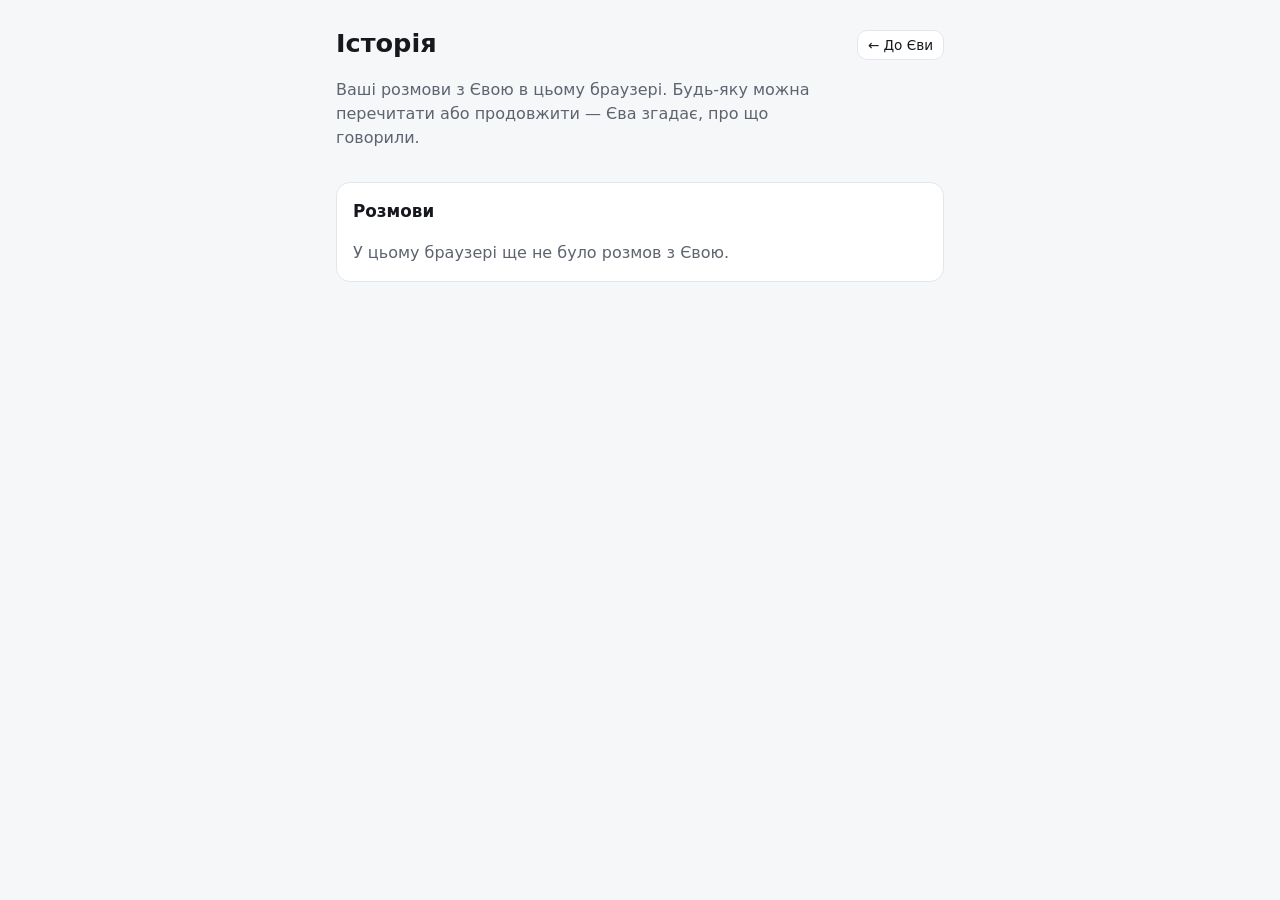
==== web/history.html @ b39c9e1f "Conversations kept in the database with «Історія», a hidden /chat, Єва hearing what is said over the" ====
<!doctype html>
<html lang="uk">
<head>
  <meta charset="utf-8">
  <meta name="viewport" content="width=device-width, initial-scale=1">
  <title>Єва — історія розмов</title>
  <meta name="description" content="Збережені розмови з Євою в цьому браузері: перегляд, продовження, видалення.">
  <meta name="robots" content="noindex, nofollow">
  <link rel="stylesheet" href="style.css">
  <script src="config.js"></script>
  <script src="history.js" defer></script>
</head>
<body>
  <main class="wrap">
    <header class="page-head">
      <div>
        <h1>Історія</h1>
        <p class="sub">Ваші розмови з Євою в цьому браузері. Будь-яку можна перечитати або продовжити — Єва
          згадає, про що говорили.</p>
      </div>
      <a id="backLink" class="btn small-btn header-link" href="index.html">← До Єви</a>
    </header>

    <p id="storageNote" class="banner" hidden></p>

    <section id="gate" class="card" hidden>
      <label for="code">Код доступу</label>
      <div class="row">
        <input id="code" type="password" autocomplete="off" placeholder="Отримайте в команди">
        <button id="saveCode" class="btn">Зберегти</button>
      </div>
    </section>

    <section class="card">
      <div class="card-head">
        <h2>Розмови</h2>
        <span id="count" class="muted small"></span>
      </div>
      <p id="msg" class="status-msg" role="status" hidden></p>
      <div id="list" class="sets"><p class="muted empty">Завантаження…</p></div>
    </section>
  </main>
</body>
</html>
---- web/style.css ----
:root {
  --bg: #f6f7f9;
  --card: #ffffff;
  --text: #16181d;
  --muted: #5d6470;
  --line: #e3e6eb;
  --accent: #2f6fed;
  --accent-text: #ffffff;
  --ok: #1f9d55;
  --warn: #c27c0e;
  --err: #d14343;
  --user: #eef3ff;
  --bot: #f1f2f4;
  --switch-off: #cfd4dc;
}
@media (prefers-color-scheme: dark) {
  :root {
    --bg: #0f1115;
    --card: #171a21;
    --text: #e8eaed;
    --muted: #9aa1ad;
    --line: #2a2f39;
    --accent: #5b8ef5;
    --user: #1c2742;
    --bot: #1f232b;
    --switch-off: #3a404c;
  }
}
* { box-sizing: border-box; }
body {
  margin: 0;
  background: var(--bg);
  color: var(--text);
  font: 16px/1.5 system-ui, -apple-system, "Segoe UI", Roboto, sans-serif;
}
.wrap { max-width: 640px; margin: 0 auto; padding: 24px 16px 48px; }
h1 { font-size: 1.6rem; margin: 0 0 4px; }
h2 { font-size: 1.05rem; margin: 0 0 8px; }
.sub, .muted { color: var(--muted); }
.small { font-size: 0.85rem; }
.card {
  background: var(--card);
  border: 1px solid var(--line);
  border-radius: 14px;
  padding: 16px;
  margin-top: 16px;
}
.row { display: flex; gap: 8px; flex-wrap: wrap; align-items: center; }
.row[hidden] { display: none; }
input, select {
  flex: 1 1 200px;
  min-width: 0;
  padding: 10px 12px;
  border-radius: 10px;
  border: 1px solid var(--line);
  background: var(--bg);
  color: var(--text);
  font: inherit;
}
select { width: 100%; cursor: pointer; }
label { display: block; font-weight: 600; margin-bottom: 6px; }
.btn {
  padding: 10px 16px;
  border-radius: 10px;
  border: 1px solid var(--line);
  background: var(--card);
  color: var(--text);
  font: inherit;
  cursor: pointer;
}
.btn:disabled { opacity: 0.55; cursor: default; }
.btn.primary { background: var(--accent); border-color: var(--accent); color: var(--accent-text); }
.btn.ghost { background: transparent; }
.btn.big { width: 100%; padding: 16px; font-size: 1.1rem; font-weight: 600; margin: 12px 0 4px; }
.btn.danger { background: var(--err); border-color: var(--err); color: #fff; }
.hint { margin: 4px 0 0; font-size: 0.85rem; color: var(--muted); }
.status-line { display: flex; align-items: center; gap: 8px; font-weight: 600; }
.dot { width: 10px; height: 10px; border-radius: 50%; background: var(--muted); }
.dot.live { background: var(--ok); animation: pulse 1.4s infinite; }
.dot.busy { background: var(--warn); }
.dot.err { background: var(--err); }
.dot.wait { background: var(--accent); }
.dot.think { background: var(--warn); animation: pulse 0.8s infinite; }
.dot.speak { background: var(--accent); animation: pulse 0.6s infinite; }
.call .row { margin-top: 8px; }
.call .row .btn { flex: 1 1 140px; }
.settings { display: grid; grid-template-columns: repeat(auto-fit, minmax(160px, 1fr)); gap: 12px; margin: 16px 0 12px; }
.settings select { width: 100%; }
input[type="range"] { width: 100%; padding: 0; border: 0; background: none; accent-color: var(--accent); }
.small-btn { padding: 4px 10px; font-size: 0.85rem; }
.card > .row + .settings, .card > .hint + .row { margin-top: 8px; }
@keyframes pulse { 50% { opacity: 0.35; } }

/* A setting row: what it does on the left, an on/off switch on the right. */
.setting {
  display: flex; align-items: center; justify-content: space-between; gap: 16px;
  margin: 16px 0 0; padding-top: 14px; border-top: 1px solid var(--line);
  font-weight: normal; cursor: pointer;
}
.setting-text { display: flex; flex-direction: column; min-width: 0; }
.setting-title { font-weight: 600; }
.setting .hint { margin: 2px 0 0; }
.switch {
  appearance: none; -webkit-appearance: none;
  flex: 0 0 auto; width: 52px; height: 30px; min-width: 52px;
  margin: 0; padding: 0; border: 0; border-radius: 999px;
  background: var(--switch-off); position: relative; cursor: pointer;
  transition: background 0.2s ease;
}
.switch::before {
  content: ""; position: absolute; top: 3px; left: 3px;
  width: 24px; height: 24px; border-radius: 50%;
  background: #fff; box-shadow: 0 1px 3px rgba(0, 0, 0, 0.3);
  transition: transform 0.2s ease;
}
.switch:checked { background: var(--ok); }
.switch:checked::before { transform: translateX(22px); }
.switch:focus-visible { outline: 2px solid var(--accent); outline-offset: 3px; }

h2 label { display: inline; margin: 0; font-weight: inherit; }
.voice-pick { flex-wrap: nowrap; }
.voice-pick select { flex: 1 1 0; width: auto; }
.voice-pick .btn { flex: 0 0 auto; white-space: nowrap; }
.btn.wide { width: 100%; margin-top: 8px; }
.label-row { display: flex; justify-content: space-between; align-items: baseline; margin-top: 4px; }
.label-row label { margin-bottom: 6px; }
.card-head { display: flex; justify-content: space-between; align-items: center; gap: 8px; }
.head-actions { display: flex; gap: 6px; flex-wrap: wrap; justify-content: flex-end; }
.meter { margin: 6px 0 0; font-size: 0.85rem; color: var(--muted); font-variant-numeric: tabular-nums; }
.log { max-height: 50vh; overflow-y: auto; display: flex; flex-direction: column; gap: 8px; }
.msg { padding: 8px 12px; border-radius: 12px; max-width: 90%; white-space: pre-wrap; word-wrap: break-word; }
.msg.user { background: var(--user); align-self: flex-end; }
.msg.assistant { background: var(--bot); align-self: flex-start; }
.msg.system { color: var(--muted); font-size: 0.85rem; align-self: center; background: none; }
.empty { margin: 0; }
footer { margin-top: 20px; text-align: center; }

/* Delivery prompt picker */
.prompt-pick { margin-top: 16px; padding-top: 14px; border-top: 1px solid var(--line); }
.prompt-pick select { width: 100%; }


/* Devices: microphone, speaker, camera */
/* One column on a phone: two side by side cut the names to «За замовчуванн…». */
.devices { display: grid; grid-template-columns: repeat(auto-fit, minmax(260px, 1fr)); gap: 12px; }
.devices select { width: 100%; }
.devices select[hidden] { display: none; }
/* The output where the page can't pick it (iPhone, Android): a plain line, not a dropdown. */
.device-fixed { margin: 0; padding: 10px 0; overflow-wrap: anywhere; }
.camera-view {
  display: block; width: 100%; max-height: 240px; margin-top: 12px;
  border-radius: 10px; background: #000; object-fit: contain;
}
.camera-view[hidden] { display: none; }
.camera-view.mirror { transform: scaleX(-1); }

/* «Мікрофон недоступний» (web/app.js showNoMic) */
.dialog { border: 1px solid var(--line); border-radius: 14px; background: var(--card); color: var(--text);
  padding: 16px; width: min(440px, calc(100vw - 32px)); box-shadow: 0 12px 40px rgba(0, 0, 0, 0.25); }
.dialog::backdrop { background: rgba(0, 0, 0, 0.45); }
.dialog h2 { margin: 0 0 8px; font-size: 1.05rem; }
.dialog p { margin: 0 0 10px; }
.dialog .row { margin-top: 12px; }
a.btn { text-decoration: none; display: inline-flex; align-items: center; justify-content: center; }
.btn[hidden] { display: none; }

/* «Зараз: мікрофон — …; звук — …» (web/app.js showDevicesNow) */
.devices-now { margin: 8px 0 0; font-size: 0.9rem; }
.devices-now:empty { display: none; }

/* In the call card: what she hears from and plays to, without scrolling down to «Пристрої». */
.call-devices { margin: 8px 0 0; font-size: 0.85rem; color: var(--muted); overflow-wrap: anywhere; }
.call-devices:has(#callDevicesText:empty) { display: none; }
.call-devices-link { color: var(--accent); white-space: nowrap; margin-left: 4px; }
#devices { scroll-margin-top: 12px; }

/* Header with a link to the other page («Знання» ↔ «← До Єви») */
.page-head { display: flex; justify-content: space-between; align-items: flex-start; gap: 12px; }
.header-link { flex: 0 0 auto; margin-top: 6px; text-decoration: none; }

/* «Знання» (web/knowledge.html) */
.banner { margin: 16px 0 0; padding: 10px 14px; border-radius: 10px; font-size: 0.9rem;
  border: 1px solid var(--warn); color: var(--text); background: color-mix(in srgb, var(--warn) 12%, var(--card)); }
.field { width: 100%; }
.hint a, .sub a { color: var(--accent); }
label.gap { margin-top: 12px; }
.drop { display: flex; flex-direction: column; align-items: center; gap: 4px; text-align: center; margin: 16px 0 0;
  padding: 22px 16px; border: 2px dashed var(--line); border-radius: 12px; background: var(--bg);
  font-weight: normal; cursor: pointer; transition: border-color 0.15s, background 0.15s; }
.drop input { position: absolute; width: 1px; height: 1px; opacity: 0; pointer-events: none; }
.drop:hover, .drop.over { border-color: var(--accent); }
.drop.over { background: color-mix(in srgb, var(--accent) 8%, var(--bg)); }
.drop:focus-within { outline: 2px solid var(--accent); outline-offset: 2px; }
.drop.busy { opacity: 0.6; pointer-events: none; }
.drop-title { font-weight: 600; }
.status-msg { margin: 10px 0 0; font-size: 0.9rem; }
.status-msg.ok { color: var(--ok); }
.status-msg.err { color: var(--err); }
.preview { margin-top: 16px; padding-top: 14px; border-top: 1px solid var(--line); }
h3 { font-size: 1rem; margin: 0; }
.warnings { margin: 6px 0 0; padding-left: 18px; font-size: 0.85rem; color: var(--warn); }
.warnings:empty { display: none; }
.records { display: grid; grid-template-columns: repeat(auto-fill, minmax(220px, 1fr)); gap: 8px; margin-top: 10px; }
.records > .hint { grid-column: 1 / -1; }
.records[hidden] { display: none; }
.record { background: var(--bg); border: 1px solid var(--line); border-radius: 10px; padding: 10px 12px; min-width: 0; }
.record-head { display: flex; justify-content: space-between; align-items: flex-start; gap: 8px; }
.record strong { overflow-wrap: anywhere; }
.record dl { display: grid; grid-template-columns: minmax(0, max-content) minmax(0, 1fr); gap: 2px 10px;
  margin: 6px 0 0; font-size: 0.85rem; }
.record dt { color: var(--muted); overflow-wrap: anywhere; }
.record dd { margin: 0; overflow-wrap: anywhere; }
.icon-btn { flex: 0 0 auto; width: 28px; height: 28px; border-radius: 8px; border: 1px solid var(--line);
  background: var(--card); color: var(--muted); font: inherit; line-height: 1; cursor: pointer; }
.icon-btn:hover { color: var(--err); border-color: var(--err); }
.actions { margin-top: 12px; }
.sets { display: flex; flex-direction: column; gap: 10px; margin-top: 8px; }
.set { border: 1px solid var(--line); border-radius: 12px; padding: 12px; }
.set.off .set-text { opacity: 0.6; }
.set-head { display: flex; justify-content: space-between; align-items: flex-start; gap: 12px; }
.set-text { display: flex; flex-direction: column; min-width: 0; }
.set-text strong { overflow-wrap: anywhere; }
.set-switch { display: flex; align-items: center; gap: 8px; margin: 0; font-weight: normal; cursor: pointer; flex: 0 0 auto; }
.set-actions { margin-top: 10px; }
.danger-text { color: var(--err); }

/* «Історія» (web/history.html): a conversation per card, opened in place */
.conv-head { display: flex; justify-content: space-between; align-items: flex-start; gap: 12px; width: 100%;
  padding: 0; border: 0; background: none; color: inherit; font: inherit; text-align: left; cursor: pointer; }
.conv-head[aria-expanded="true"] strong { color: var(--accent); }
.set.current { border-color: var(--accent); }
.badge-now { flex: 0 0 auto; font-size: 0.75rem; padding: 2px 8px; border-radius: 999px;
  background: var(--accent); color: var(--accent-text); }
.conv-body { margin-top: 12px; padding-top: 12px; border-top: 1px solid var(--line); }
.conv-body[hidden] { display: none; }
.conv-log { max-height: none; overflow: visible; }
.conv-log .msg { margin: 0; }

/* /chat (web/chat.html): type, she answers aloud — the messages fill the screen, the box stays at the bottom */
body.chat-page { display: flex; flex-direction: column; height: 100vh; height: 100dvh; overflow: hidden; }
.chat-top { display: flex; justify-content: space-between; align-items: center; gap: 12px; padding: 12px 16px;
  border-bottom: 1px solid var(--line); background: var(--card); }
.chat-title h1 { font-size: 1.2rem; margin: 0; }
.chat-title .status-line { font-weight: normal; color: var(--muted); }
.chat-sound { display: flex; align-items: center; gap: 8px; margin: 0; font-weight: normal; cursor: pointer; }
.chat-gate { margin: 12px 16px 0; }
.chat-log { flex: 1; overflow-y: auto; display: flex; flex-direction: column; gap: 8px;
  width: 100%; max-width: 720px; margin: 0 auto; padding: 16px; }
.chat-log .msg { margin: 0; }
.chat-log .empty { margin: auto 0; text-align: center; }
.composer { display: flex; gap: 8px; align-items: flex-end; width: 100%; max-width: 720px; margin: 0 auto;
  padding: 10px 16px calc(10px + env(safe-area-inset-bottom)); background: var(--bg); border-top: 1px solid var(--line); }
.composer textarea { flex: 1; min-width: 0; resize: none; max-height: 140px; padding: 10px 12px; border-radius: 12px;
  border: 1px solid var(--line); background: var(--card); color: var(--text); font: inherit; line-height: 1.4; }
.composer textarea:focus { outline: 2px solid var(--accent); outline-offset: 0; }
.composer .btn { flex: 0 0 auto; }

/* «Помічниця» / «Консьєрж» — the top switch (web/index.html) */
.mode-tabs { display: flex; gap: 4px; margin-top: 16px; padding: 4px; border-radius: 12px; background: var(--card);
  border: 1px solid var(--line); }
.mode-tabs button { flex: 1; padding: 8px 12px; border: 0; border-radius: 9px; background: none; color: var(--muted);
  font: inherit; font-weight: 600; cursor: pointer; }
.mode-tabs button[aria-selected="true"] { background: var(--accent); color: var(--accent-text); }
.mode-tabs button:focus-visible { outline: 2px solid var(--accent); outline-offset: 2px; }
.concierge { margin-top: 10px; padding: 10px 12px; border-radius: 10px; background: var(--bg); border: 1px solid var(--line); }
.concierge[hidden] { display: none; }
.guest-line { display: flex; flex-wrap: wrap; align-items: baseline; gap: 6px 8px; }
.guest-line strong { overflow-wrap: anywhere; }
.guest-badge { font-size: 0.8rem; padding: 1px 8px; border-radius: 999px; border: 1px solid currentColor; }
.guest-badge.ok { color: var(--ok); }
.guest-badge.err { color: var(--err); }
.warn-text { color: var(--warn); }
#wakeHint[hidden] { display: none; }
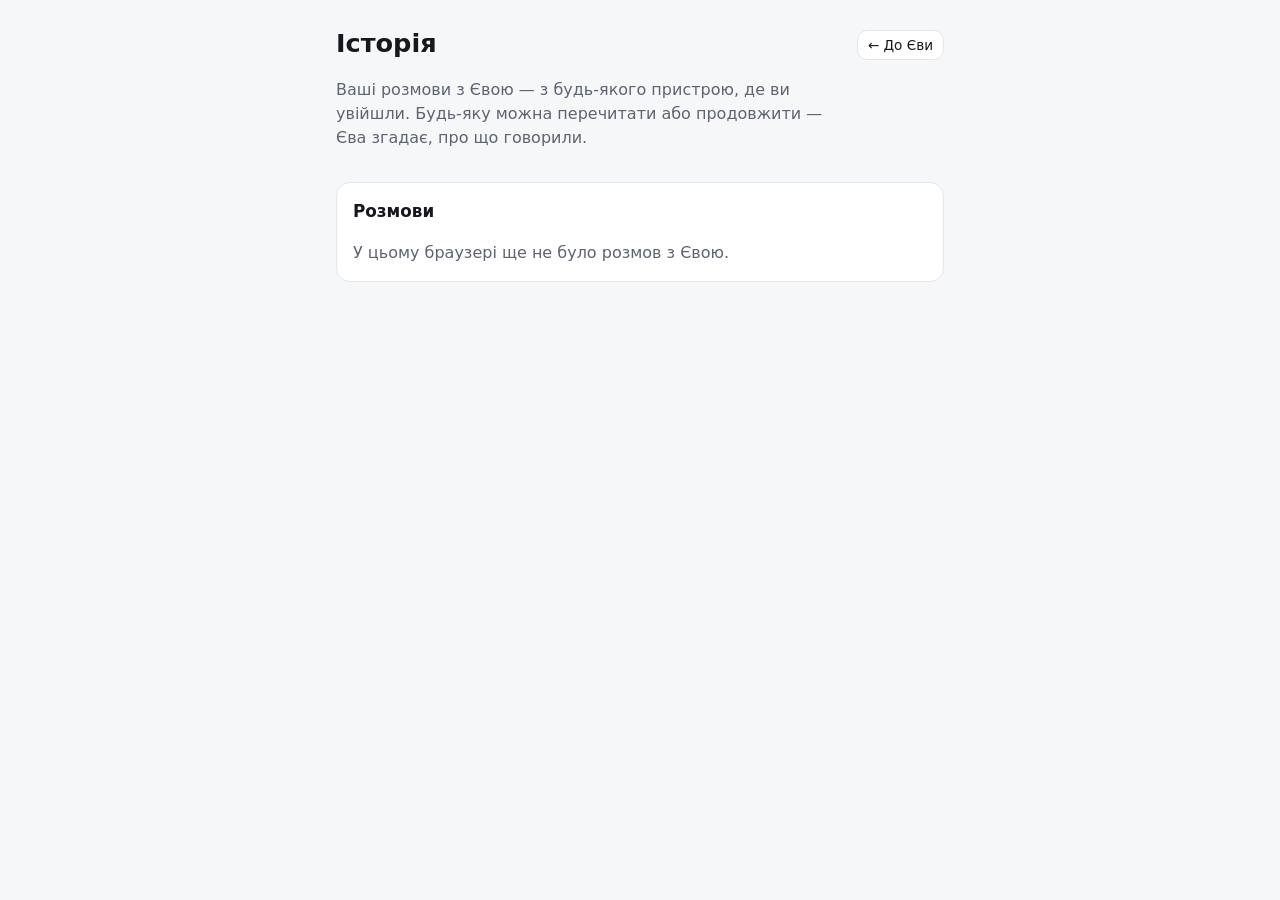
==== commit 11b93719: "Accounts and «Налаштування»: email + password login, registration with the team's code, admin / memb" ====
--- a/web/history.html
+++ b/web/history.html
@@ -4,10 +4,11 @@
   <meta charset="utf-8">
   <meta name="viewport" content="width=device-width, initial-scale=1">
   <title>Єва — історія розмов</title>
-  <meta name="description" content="Збережені розмови з Євою в цьому браузері: перегляд, продовження, видалення.">
+  <meta name="description" content="Збережені розмови з Євою: перегляд, продовження, видалення.">
   <meta name="robots" content="noindex, nofollow">
   <link rel="stylesheet" href="style.css">
   <script src="config.js"></script>
+  <script src="auth.js"></script>
   <script src="history.js" defer></script>
 </head>
 <body>
@@ -15,21 +16,13 @@
     <header class="page-head">
       <div>
         <h1>Історія</h1>
-        <p class="sub">Ваші розмови з Євою в цьому браузері. Будь-яку можна перечитати або продовжити — Єва
-          згадає, про що говорили.</p>
+        <p class="sub">Ваші розмови з Євою — з будь-якого пристрою, де ви увійшли. Будь-яку можна перечитати або
+          продовжити — Єва згадає, про що говорили.</p>
       </div>
       <a id="backLink" class="btn small-btn header-link" href="index.html">← До Єви</a>
     </header>
 
     <p id="storageNote" class="banner" hidden></p>
-
-    <section id="gate" class="card" hidden>
-      <label for="code">Код доступу</label>
-      <div class="row">
-        <input id="code" type="password" autocomplete="off" placeholder="Отримайте в команди">
-        <button id="saveCode" class="btn">Зберегти</button>
-      </div>
-    </section>
 
     <section class="card">
       <div class="card-head">
--- a/web/style.css
+++ b/web/style.css
@@ -206,6 +206,9 @@
 .record { background: var(--bg); border: 1px solid var(--line); border-radius: 10px; padding: 10px 12px; min-width: 0; }
 .record-head { display: flex; justify-content: space-between; align-items: flex-start; gap: 8px; }
 .record strong { overflow-wrap: anywhere; }
+.record.checked { border-color: var(--ok); }
+.check-badge { flex: 0 0 auto; font-size: 0.75rem; padding: 1px 8px; border-radius: 999px; color: var(--ok);
+  border: 1px solid var(--ok); white-space: nowrap; }
 .record dl { display: grid; grid-template-columns: minmax(0, max-content) minmax(0, 1fr); gap: 2px 10px;
   margin: 6px 0 0; font-size: 0.85rem; }
 .record dt { color: var(--muted); overflow-wrap: anywhere; }
@@ -236,25 +239,6 @@
 .conv-log { max-height: none; overflow: visible; }
 .conv-log .msg { margin: 0; }
 
-/* /chat (web/chat.html): type, she answers aloud — the messages fill the screen, the box stays at the bottom */
-body.chat-page { display: flex; flex-direction: column; height: 100vh; height: 100dvh; overflow: hidden; }
-.chat-top { display: flex; justify-content: space-between; align-items: center; gap: 12px; padding: 12px 16px;
-  border-bottom: 1px solid var(--line); background: var(--card); }
-.chat-title h1 { font-size: 1.2rem; margin: 0; }
-.chat-title .status-line { font-weight: normal; color: var(--muted); }
-.chat-sound { display: flex; align-items: center; gap: 8px; margin: 0; font-weight: normal; cursor: pointer; }
-.chat-gate { margin: 12px 16px 0; }
-.chat-log { flex: 1; overflow-y: auto; display: flex; flex-direction: column; gap: 8px;
-  width: 100%; max-width: 720px; margin: 0 auto; padding: 16px; }
-.chat-log .msg { margin: 0; }
-.chat-log .empty { margin: auto 0; text-align: center; }
-.composer { display: flex; gap: 8px; align-items: flex-end; width: 100%; max-width: 720px; margin: 0 auto;
-  padding: 10px 16px calc(10px + env(safe-area-inset-bottom)); background: var(--bg); border-top: 1px solid var(--line); }
-.composer textarea { flex: 1; min-width: 0; resize: none; max-height: 140px; padding: 10px 12px; border-radius: 12px;
-  border: 1px solid var(--line); background: var(--card); color: var(--text); font: inherit; line-height: 1.4; }
-.composer textarea:focus { outline: 2px solid var(--accent); outline-offset: 0; }
-.composer .btn { flex: 0 0 auto; }
-
 /* «Помічниця» / «Консьєрж» — the top switch (web/index.html) */
 .mode-tabs { display: flex; gap: 4px; margin-top: 16px; padding: 4px; border-radius: 12px; background: var(--card);
   border: 1px solid var(--line); }
@@ -266,8 +250,32 @@
 .concierge[hidden] { display: none; }
 .guest-line { display: flex; flex-wrap: wrap; align-items: baseline; gap: 6px 8px; }
 .guest-line strong { overflow-wrap: anywhere; }
+.checkin-line { display: flex; justify-content: space-between; align-items: center; gap: 8px; margin-top: 6px; }
 .guest-badge { font-size: 0.8rem; padding: 1px 8px; border-radius: 999px; border: 1px solid currentColor; }
 .guest-badge.ok { color: var(--ok); }
 .guest-badge.err { color: var(--err); }
 .warn-text { color: var(--warn); }
 #wakeHint[hidden] { display: none; }
+
+/* Вхід (web/login.html) and «Налаштування» (web/settings.html) */
+.wrap.narrow { max-width: 440px; }
+form.card[hidden], [role="tabpanel"][hidden] { display: none; }
+.kv { display: grid; grid-template-columns: minmax(0, max-content) minmax(0, 1fr); gap: 6px 16px; margin: 12px 0 0; }
+.kv dt { color: var(--muted); }
+.kv dd { margin: 0; overflow-wrap: anywhere; }
+.kv a, .guide a { color: var(--accent); }
+@media (max-width: 480px) { .kv { grid-template-columns: minmax(0, 1fr); gap: 0; } .kv dd { margin-bottom: 8px; } }
+.pill { flex: 0 0 auto; font-size: 0.8rem; padding: 2px 10px; border-radius: 999px; border: 1px solid var(--line); color: var(--muted); }
+.pill:empty { display: none; }
+.pill.accent { border-color: var(--accent); color: var(--accent); }
+.ok-text { color: var(--ok); }
+.links { margin-top: 4px; }
+.person select { flex: 0 1 160px; width: auto; }
+.person.off .set-text { opacity: 0.6; }
+.guide details { border-top: 1px solid var(--line); padding: 10px 0; }
+.guide details:first-of-type { border-top: 0; }
+.guide summary { font-weight: 600; cursor: pointer; }
+.guide p { margin: 8px 0 0; }
+.account-link { display: inline-flex; gap: 6px; }
+.head-links { display: flex; gap: 6px; flex-wrap: wrap; justify-content: flex-end; }
+@media (max-width: 480px) { .wide-only { display: none; } }
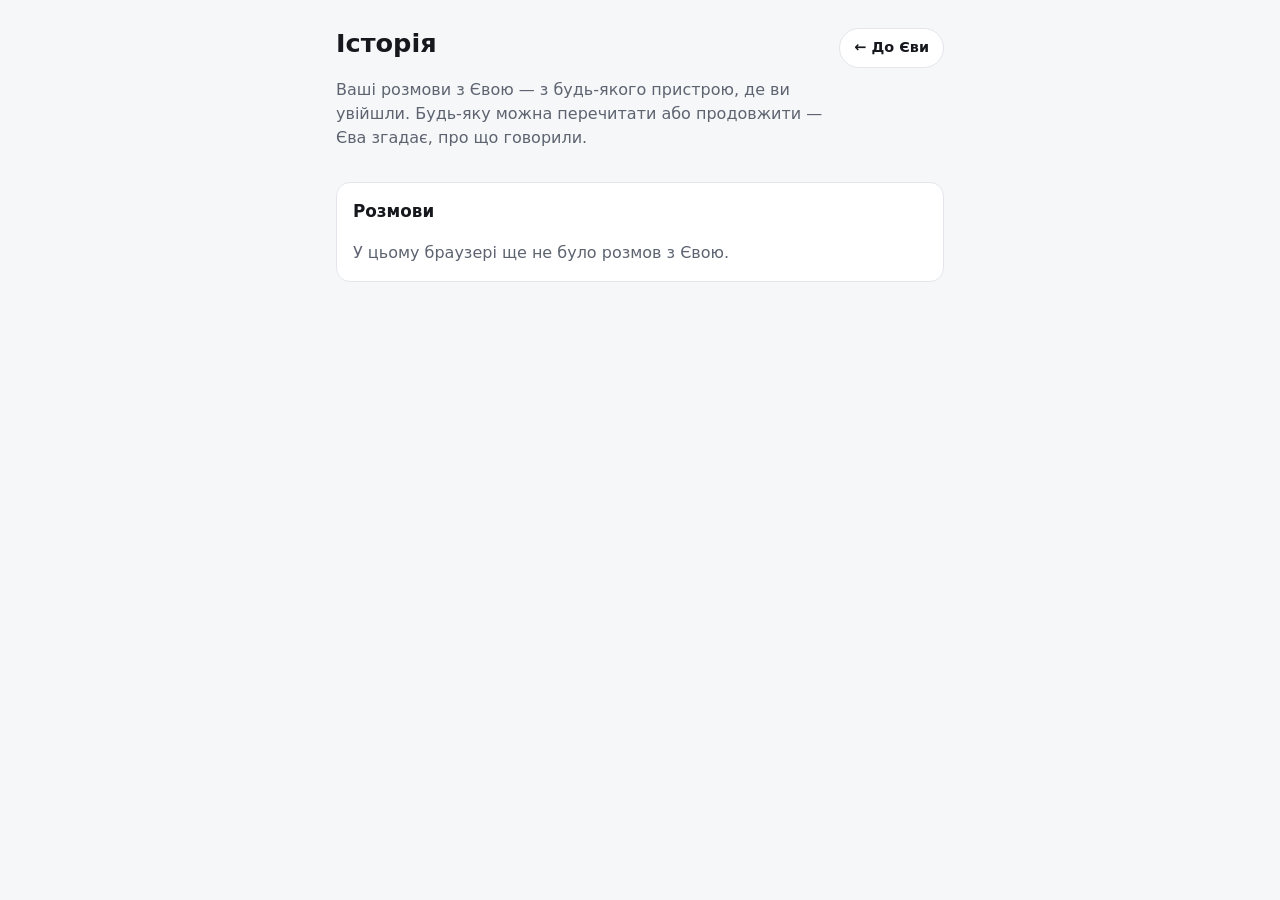
==== commit 15aa726d: "Main page across the whole window on a computer, nicer «Знання» / «Налаштування» buttons, and no pro" ====
--- a/web/history.html
+++ b/web/history.html
@@ -19,7 +19,7 @@
         <p class="sub">Ваші розмови з Євою — з будь-якого пристрою, де ви увійшли. Будь-яку можна перечитати або
           продовжити — Єва згадає, про що говорили.</p>
       </div>
-      <a id="backLink" class="btn small-btn header-link" href="index.html">← До Єви</a>
+      <a id="backLink" class="nav-btn header-link" href="index.html">← До Єви</a>
     </header>
 
     <p id="storageNote" class="banner" hidden></p>
--- a/web/style.css
+++ b/web/style.css
@@ -135,9 +135,6 @@
 .empty { margin: 0; }
 footer { margin-top: 20px; text-align: center; }
 
-/* Delivery prompt picker */
-.prompt-pick { margin-top: 16px; padding-top: 14px; border-top: 1px solid var(--line); }
-.prompt-pick select { width: 100%; }
 
 
 /* Devices: microphone, speaker, camera */
@@ -276,6 +273,48 @@
 .guide details:first-of-type { border-top: 0; }
 .guide summary { font-weight: 600; cursor: pointer; }
 .guide p { margin: 8px 0 0; }
-.account-link { display: inline-flex; gap: 6px; }
-.head-links { display: flex; gap: 6px; flex-wrap: wrap; justify-content: flex-end; }
-@media (max-width: 480px) { .wide-only { display: none; } }
+
+/* Header links to the other pages («Знання», «Налаштування», «← До Єви») */
+.head-links { display: flex; gap: 8px; flex: 0 0 auto; margin-top: 4px; }
+.nav-btn { display: inline-flex; align-items: center; gap: 7px; padding: 8px 14px; border-radius: 999px;
+  border: 1px solid var(--line); background: var(--card); color: var(--text); font-size: 0.9rem; font-weight: 600;
+  text-decoration: none; white-space: nowrap; transition: border-color 0.15s, color 0.15s, background 0.15s; }
+.nav-btn:hover { border-color: var(--accent); color: var(--accent); }
+.nav-btn:focus-visible { outline: 2px solid var(--accent); outline-offset: 2px; }
+.nav-btn.header-link { margin-top: 4px; }
+.nav-icon { width: 17px; height: 17px; flex: 0 0 auto; fill: none; stroke: currentColor; stroke-width: 1.8;
+  stroke-linecap: round; stroke-linejoin: round; }
+@media (max-width: 480px) {
+  .wide-only { display: none; }
+  .nav-btn { padding: 8px 11px; }
+}
+
+/* The main page on a wide screen: the call and its settings on the left, the conversation on the right at
+   full height — not one narrow column in the middle of a big monitor. */
+@media (min-width: 1000px) {
+  .wrap.app {
+    max-width: 1320px; padding: 24px 28px 40px;
+    display: grid; grid-template-columns: minmax(380px, 500px) minmax(0, 1fr); column-gap: 24px;
+    grid-template-areas:
+      "head head"
+      "tabs conv"
+      "call conv"
+      "devices conv"
+      "voice conv"
+      "foot foot";
+    align-items: start;
+  }
+  .wrap.app > .page-head { grid-area: head; margin-bottom: 4px; }
+  .wrap.app > .mode-tabs { grid-area: tabs; }
+  .wrap.app > .call { grid-area: call; }
+  .wrap.app > #devices { grid-area: devices; }
+  .wrap.app > #voiceCard { grid-area: voice; }
+  .wrap.app > #conversation {
+    grid-area: conv; position: sticky; top: 16px; margin-top: 16px;
+    display: flex; flex-direction: column; height: calc(100vh - 32px); min-height: 420px;
+  }
+  .wrap.app > #conversation .log { flex: 1 1 auto; max-height: none; min-height: 0; margin-top: 8px; }
+  .wrap.app > footer { grid-area: foot; }
+  .wrap.app .devices { grid-template-columns: repeat(2, minmax(0, 1fr)); }
+}
+.wrap.wide { max-width: 1100px; }
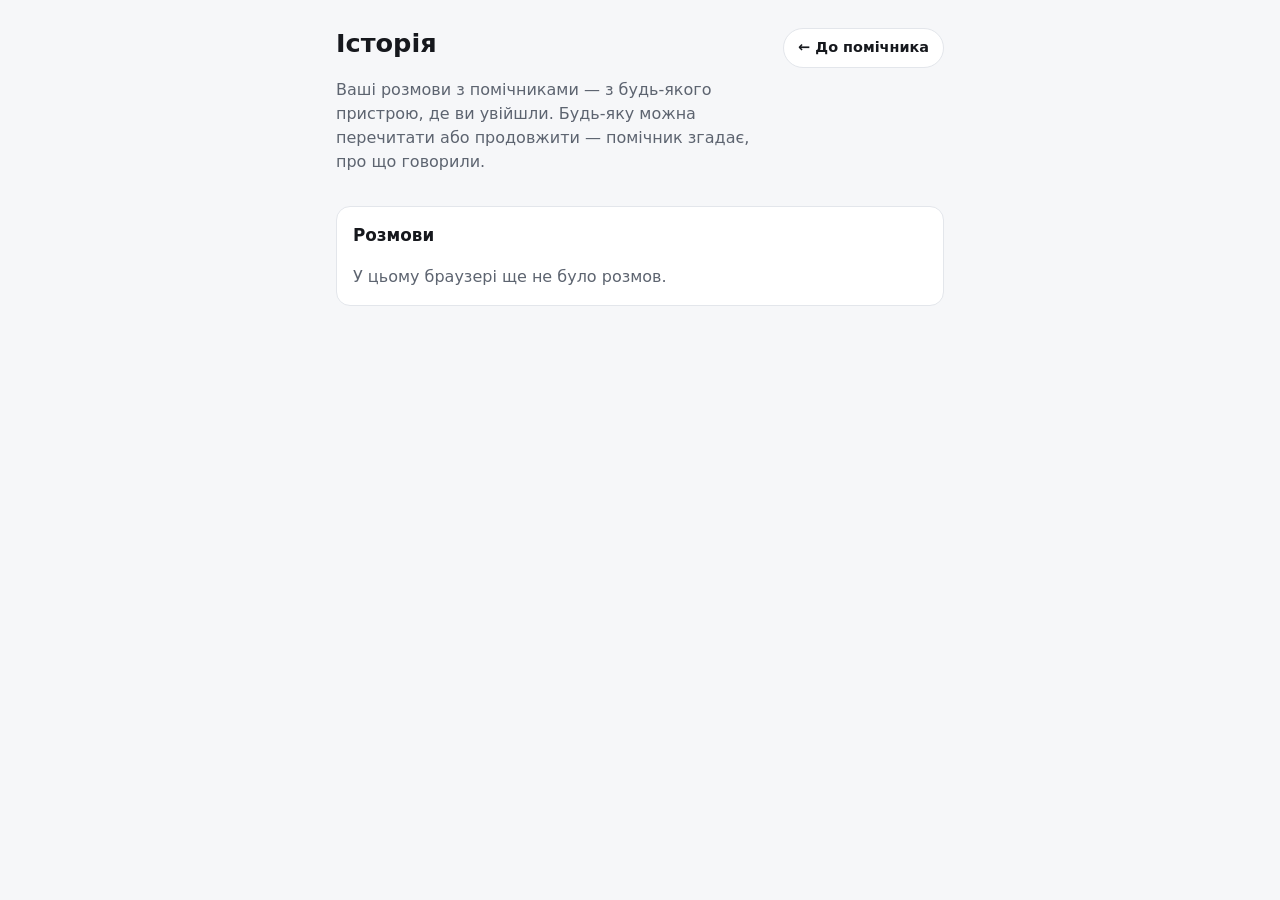
==== commit f24a8a15: "The picked character's name everywhere on the page instead of «Єва»; the heading is «Голосові помічн" ====
--- a/web/history.html
+++ b/web/history.html
@@ -3,8 +3,8 @@
 <head>
   <meta charset="utf-8">
   <meta name="viewport" content="width=device-width, initial-scale=1">
-  <title>Єва — історія розмов</title>
-  <meta name="description" content="Збережені розмови з Євою: перегляд, продовження, видалення.">
+  <title>Голосові помічники — історія</title>
+  <meta name="description" content="Збережені розмови з помічниками: перегляд, продовження, видалення.">
   <meta name="robots" content="noindex, nofollow">
   <link rel="stylesheet" href="style.css">
   <script src="config.js"></script>
@@ -16,10 +16,10 @@
     <header class="page-head">
       <div>
         <h1>Історія</h1>
-        <p class="sub">Ваші розмови з Євою — з будь-якого пристрою, де ви увійшли. Будь-яку можна перечитати або
-          продовжити — Єва згадає, про що говорили.</p>
+        <p class="sub">Ваші розмови з помічниками — з будь-якого пристрою, де ви увійшли. Будь-яку можна перечитати або
+          продовжити — помічник згадає, про що говорили.</p>
       </div>
-      <a id="backLink" class="nav-btn header-link" href="index.html">← До Єви</a>
+      <a id="backLink" class="nav-btn header-link" href="index.html">← До помічника</a>
     </header>
 
     <p id="storageNote" class="banner" hidden></p>
--- a/web/style.css
+++ b/web/style.css
@@ -248,6 +248,7 @@
 .guest-line { display: flex; flex-wrap: wrap; align-items: baseline; gap: 6px 8px; }
 .guest-line strong { overflow-wrap: anywhere; }
 .checkin-line { display: flex; justify-content: space-between; align-items: center; gap: 8px; margin-top: 6px; }
+.concierge .check-setting { margin-top: 10px; padding-top: 10px; }
 .guest-badge { font-size: 0.8rem; padding: 1px 8px; border-radius: 999px; border: 1px solid currentColor; }
 .guest-badge.ok { color: var(--ok); }
 .guest-badge.err { color: var(--err); }
@@ -318,3 +319,9 @@
   .wrap.app .devices { grid-template-columns: repeat(2, minmax(0, 1fr)); }
 }
 .wrap.wide { max-width: 1100px; }
+
+/* login.html: «Вхід для адміна» under the name + code form */
+.admin-entry { margin: 12px 0 0; text-align: center; }
+.link-btn { background: none; border: 0; padding: 4px; color: var(--muted); font: inherit; font-size: 0.9em;
+  text-decoration: underline; cursor: pointer; }
+.link-btn:hover { color: var(--text); }
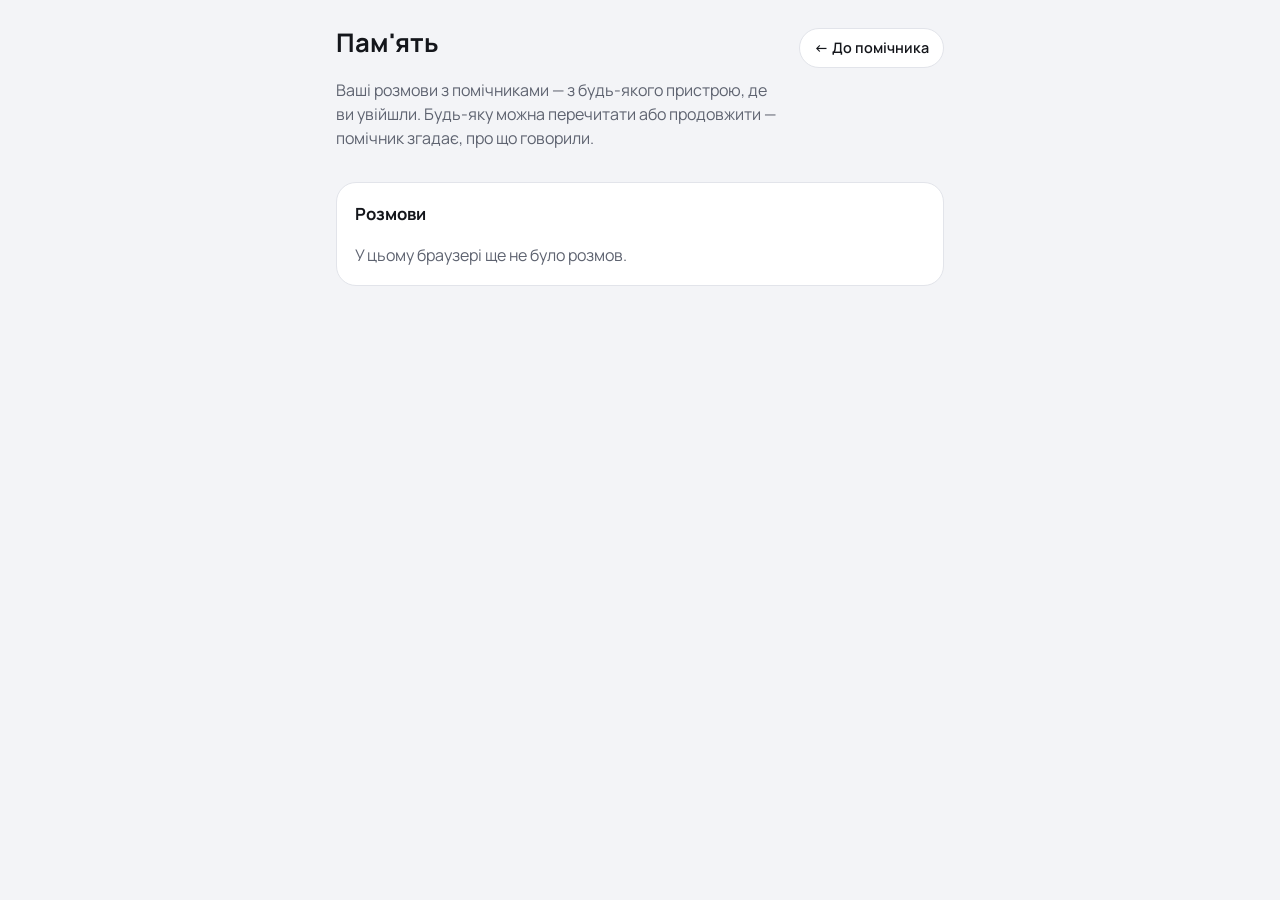
==== commit db469f9e: "Кнопка «Історія» тепер «Пам'ять» Co-Authored-By: Claude Sonnet 5.5 <noreply@anthropic.com>" ====
--- a/web/history.html
+++ b/web/history.html
@@ -3,19 +3,21 @@
 <head>
   <meta charset="utf-8">
   <meta name="viewport" content="width=device-width, initial-scale=1">
-  <title>Голосові помічники — історія</title>
+  <title>Голосові помічники — пам'ять</title>
   <meta name="description" content="Збережені розмови з помічниками: перегляд, продовження, видалення.">
   <meta name="robots" content="noindex, nofollow">
+  <link rel="icon" type="image/png" sizes="32x32" href="favicon-32.png">
+  <link rel="icon" type="image/png" sizes="48x48" href="favicon-48.png">
+  <link rel="apple-touch-icon" href="apple-touch-icon.png">
   <link rel="stylesheet" href="style.css">
   <script src="config.js"></script>
-  <script src="auth.js"></script>
   <script src="history.js" defer></script>
 </head>
 <body>
   <main class="wrap">
     <header class="page-head">
       <div>
-        <h1>Історія</h1>
+        <h1>Пам'ять</h1>
         <p class="sub">Ваші розмови з помічниками — з будь-якого пристрою, де ви увійшли. Будь-яку можна перечитати або
           продовжити — помічник згадає, про що говорили.</p>
       </div>
--- a/web/style.css
+++ b/web/style.css
@@ -1,15 +1,16 @@
+@import url("https://fonts.googleapis.com/css2?family=Manrope:wght@400;500;600;700;800&display=swap");
 :root {
-  --bg: #f6f7f9;
+  --bg: #f3f4f7;
   --card: #ffffff;
-  --text: #16181d;
-  --muted: #5d6470;
-  --line: #e3e6eb;
-  --accent: #2f6fed;
+  --text: #14161b;
+  --muted: #5e6370;
+  --line: #e2e4ea;
+  --accent: #4a4fc4;
   --accent-text: #ffffff;
   --ok: #1f9d55;
   --warn: #c27c0e;
   --err: #d14343;
-  --user: #eef3ff;
+  --user: #ececfb;
   --bot: #f1f2f4;
   --switch-off: #cfd4dc;
 }
@@ -20,8 +21,9 @@
     --text: #e8eaed;
     --muted: #9aa1ad;
     --line: #2a2f39;
-    --accent: #5b8ef5;
-    --user: #1c2742;
+    --accent: #8b8ff0;
+    --accent-text: #14161b;
+    --user: #262a4d;
     --bot: #1f232b;
     --switch-off: #3a404c;
   }
@@ -31,7 +33,7 @@
   margin: 0;
   background: var(--bg);
   color: var(--text);
-  font: 16px/1.5 system-ui, -apple-system, "Segoe UI", Roboto, sans-serif;
+  font: 16px/1.5 Manrope, system-ui, -apple-system, "Segoe UI", Roboto, sans-serif;
 }
 .wrap { max-width: 640px; margin: 0 auto; padding: 24px 16px 48px; }
 h1 { font-size: 1.6rem; margin: 0 0 4px; }
@@ -41,13 +43,13 @@
 .card {
   background: var(--card);
   border: 1px solid var(--line);
-  border-radius: 14px;
-  padding: 16px;
+  border-radius: 20px;
+  padding: 18px;
   margin-top: 16px;
 }
 .row { display: flex; gap: 8px; flex-wrap: wrap; align-items: center; }
 .row[hidden] { display: none; }
-input, select {
+input, select, textarea {
   flex: 1 1 200px;
   min-width: 0;
   padding: 10px 12px;
@@ -113,7 +115,7 @@
   background: #fff; box-shadow: 0 1px 3px rgba(0, 0, 0, 0.3);
   transition: transform 0.2s ease;
 }
-.switch:checked { background: var(--ok); }
+.switch:checked { background: var(--accent); }
 .switch:checked::before { transform: translateX(22px); }
 .switch:focus-visible { outline: 2px solid var(--accent); outline-offset: 3px; }
 
@@ -121,6 +123,11 @@
 .voice-pick { flex-wrap: nowrap; }
 .voice-pick select { flex: 1 1 0; width: auto; }
 .voice-pick .btn { flex: 0 0 auto; white-space: nowrap; }
+.call .voice-block { margin-top: 12px; }
+.call .voice-block .block-label { display: block; font-weight: 600; margin-bottom: 6px; }
+.call .voice-block .voice-pick { margin-top: 0; }
+.call .voice-block .voice-pick .btn { flex: 0 0 auto; }
+.call .voice-block + .btn.big { margin-top: 12px; }
 .btn.wide { width: 100%; margin-top: 8px; }
 .label-row { display: flex; justify-content: space-between; align-items: baseline; margin-top: 4px; }
 .label-row label { margin-bottom: 6px; }
@@ -150,6 +157,11 @@
 }
 .camera-view[hidden] { display: none; }
 .camera-view.mirror { transform: scaleX(-1); }
+/* Фронтальна / Задня (phones): two halves of one control, the picked one filled. */
+.facing { display: flex; gap: 8px; margin-top: 12px; }
+.facing[hidden] { display: none; }
+.facing .btn { flex: 1 1 0; padding: 10px 8px; }
+.facing .btn[aria-pressed="true"] { background: var(--accent); border-color: var(--accent); color: var(--accent-text); }
 
 /* «Мікрофон недоступний» (web/app.js showNoMic) */
 .dialog { border: 1px solid var(--line); border-radius: 14px; background: var(--card); color: var(--text);
@@ -197,7 +209,7 @@
 h3 { font-size: 1rem; margin: 0; }
 .warnings { margin: 6px 0 0; padding-left: 18px; font-size: 0.85rem; color: var(--warn); }
 .warnings:empty { display: none; }
-.records { display: grid; grid-template-columns: repeat(auto-fill, minmax(220px, 1fr)); gap: 8px; margin-top: 10px; }
+.records { display: grid; grid-template-columns: repeat(auto-fill, minmax(260px, 1fr)); gap: 8px; margin-top: 10px; }
 .records > .hint { grid-column: 1 / -1; }
 .records[hidden] { display: none; }
 .record { background: var(--bg); border: 1px solid var(--line); border-radius: 10px; padding: 10px 12px; min-width: 0; }
@@ -206,10 +218,9 @@
 .record.checked { border-color: var(--ok); }
 .check-badge { flex: 0 0 auto; font-size: 0.75rem; padding: 1px 8px; border-radius: 999px; color: var(--ok);
   border: 1px solid var(--ok); white-space: nowrap; }
-.record dl { display: grid; grid-template-columns: minmax(0, max-content) minmax(0, 1fr); gap: 2px 10px;
-  margin: 6px 0 0; font-size: 0.85rem; }
-.record dt { color: var(--muted); overflow-wrap: anywhere; }
-.record dd { margin: 0; overflow-wrap: anywhere; }
+.record dl { margin: 6px 0 0; font-size: 0.85rem; }
+.record dt { color: var(--muted); font-size: 0.78rem; overflow-wrap: anywhere; }
+.record dd { margin: 0 0 6px; overflow-wrap: anywhere; }
 .icon-btn { flex: 0 0 auto; width: 28px; height: 28px; border-radius: 8px; border: 1px solid var(--line);
   background: var(--card); color: var(--muted); font: inherit; line-height: 1; cursor: pointer; }
 .icon-btn:hover { color: var(--err); border-color: var(--err); }
@@ -223,6 +234,20 @@
 .set-switch { display: flex; align-items: center; gap: 8px; margin: 0; font-weight: normal; cursor: pointer; flex: 0 0 auto; }
 .set-actions { margin-top: 10px; }
 .danger-text { color: var(--err); }
+textarea { display: block; width: 100%; resize: vertical; line-height: 1.45; }
+.set-switches { display: flex; flex-direction: column; align-items: flex-end; gap: 6px; flex: 0 0 auto; }
+.set-kind { display: inline-block; margin-right: 6px; font-size: 0.75rem; padding: 1px 8px; border-radius: 999px;
+  border: 1px solid var(--line); color: var(--muted); }
+.set-kind.pinned { border-color: var(--accent); color: var(--accent); }
+.text-view { margin-top: 10px; }
+.text-view[hidden] { display: none; }
+.meter.over { color: var(--err); font-weight: 600; }
+.mode-tabs + [role="tabpanel"] { margin-top: 4px; }
+@media (max-width: 520px) {
+  .set-head { flex-direction: column; }
+  .set-switches { align-items: stretch; width: 100%; }
+  .set-switch { justify-content: space-between; }
+}
 
 /* «Історія» (web/history.html): a conversation per card, opened in place */
 .conv-head { display: flex; justify-content: space-between; align-items: flex-start; gap: 12px; width: 100%;
@@ -255,7 +280,7 @@
 .warn-text { color: var(--warn); }
 #wakeHint[hidden] { display: none; }
 
-/* Вхід (web/login.html) and «Налаштування» (web/settings.html) */
+/* «Налаштування» (web/settings.html) */
 .wrap.narrow { max-width: 440px; }
 form.card[hidden], [role="tabpanel"][hidden] { display: none; }
 .kv { display: grid; grid-template-columns: minmax(0, max-content) minmax(0, 1fr); gap: 6px 16px; margin: 12px 0 0; }
@@ -300,6 +325,7 @@
       "head head"
       "tabs conv"
       "call conv"
+      "music conv"
       "devices conv"
       "voice conv"
       "foot foot";
@@ -308,6 +334,7 @@
   .wrap.app > .page-head { grid-area: head; margin-bottom: 4px; }
   .wrap.app > .mode-tabs { grid-area: tabs; }
   .wrap.app > .call { grid-area: call; }
+  .wrap.app > #musicCard { grid-area: music; }
   .wrap.app > #devices { grid-area: devices; }
   .wrap.app > #voiceCard { grid-area: voice; }
   .wrap.app > #conversation {
@@ -320,8 +347,16 @@
 }
 .wrap.wide { max-width: 1100px; }
 
-/* login.html: «Вхід для адміна» under the name + code form */
-.admin-entry { margin: 12px 0 0; text-align: center; }
-.link-btn { background: none; border: 0; padding: 4px; color: var(--muted); font: inherit; font-size: 0.9em;
-  text-decoration: underline; cursor: pointer; }
-.link-btn:hover { color: var(--text); }
+/* «Музика»: a song picked by hand, played by the button or «увімкни музику» (web/app.js, songs) */
+.file-btn { display: inline-block; margin: 0; font-weight: normal; }
+.song-row select { flex: 1 1 100%; }
+.song-row .btn { flex: 1 1 140px; }
+.song-seek { display: flex; align-items: center; gap: 10px; margin-top: 12px; }
+.song-seek input { flex: 1 1 auto; width: auto; }
+.song-seek span { flex: 0 0 auto; min-width: 2.6em; font-variant-numeric: tabular-nums; }
+.song-seek span:last-child { text-align: right; }
+
+
+/* «Знання»: whose set it is */
+.set-who { display: inline-flex; align-items: center; gap: 6px; margin: 0; font-weight: normal; }
+.set-who select { width: auto; flex: 0 1 auto; padding: 4px 8px; font-size: 0.85rem; }
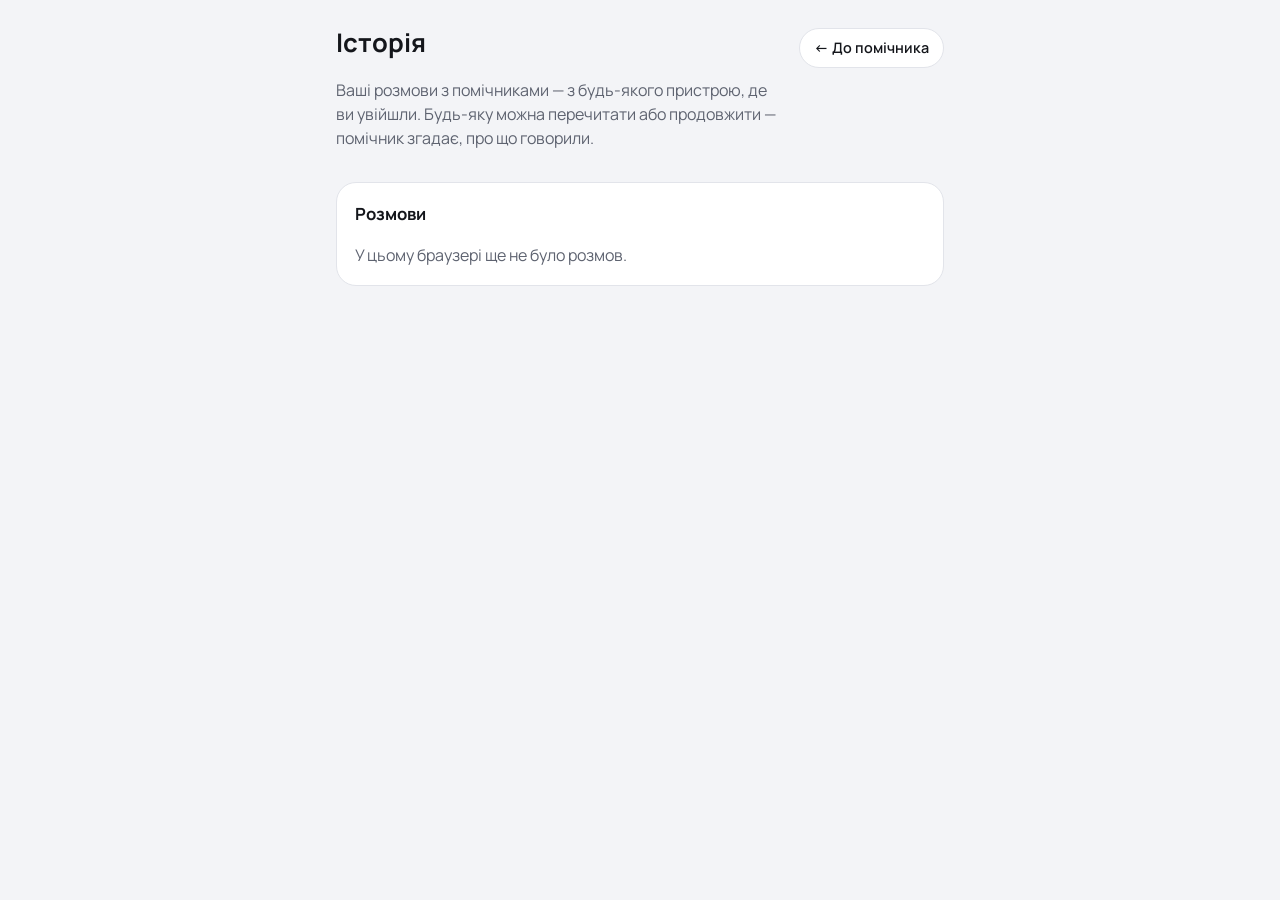
==== commit eaabdd33: "Верхня панель: «Знання» (мозок) відкриває знання; «Історія» повернена в довідку Co-Authored-By: Clau" ====
--- a/web/history.html
+++ b/web/history.html
@@ -3,7 +3,7 @@
 <head>
   <meta charset="utf-8">
   <meta name="viewport" content="width=device-width, initial-scale=1">
-  <title>Голосові помічники — пам'ять</title>
+  <title>Голосові помічники — історія</title>
   <meta name="description" content="Збережені розмови з помічниками: перегляд, продовження, видалення.">
   <meta name="robots" content="noindex, nofollow">
   <link rel="icon" type="image/png" sizes="32x32" href="favicon-32.png">
@@ -17,7 +17,7 @@
   <main class="wrap">
     <header class="page-head">
       <div>
-        <h1>Пам'ять</h1>
+        <h1>Історія</h1>
         <p class="sub">Ваші розмови з помічниками — з будь-якого пристрою, де ви увійшли. Будь-яку можна перечитати або
           продовжити — помічник згадає, про що говорили.</p>
       </div>
